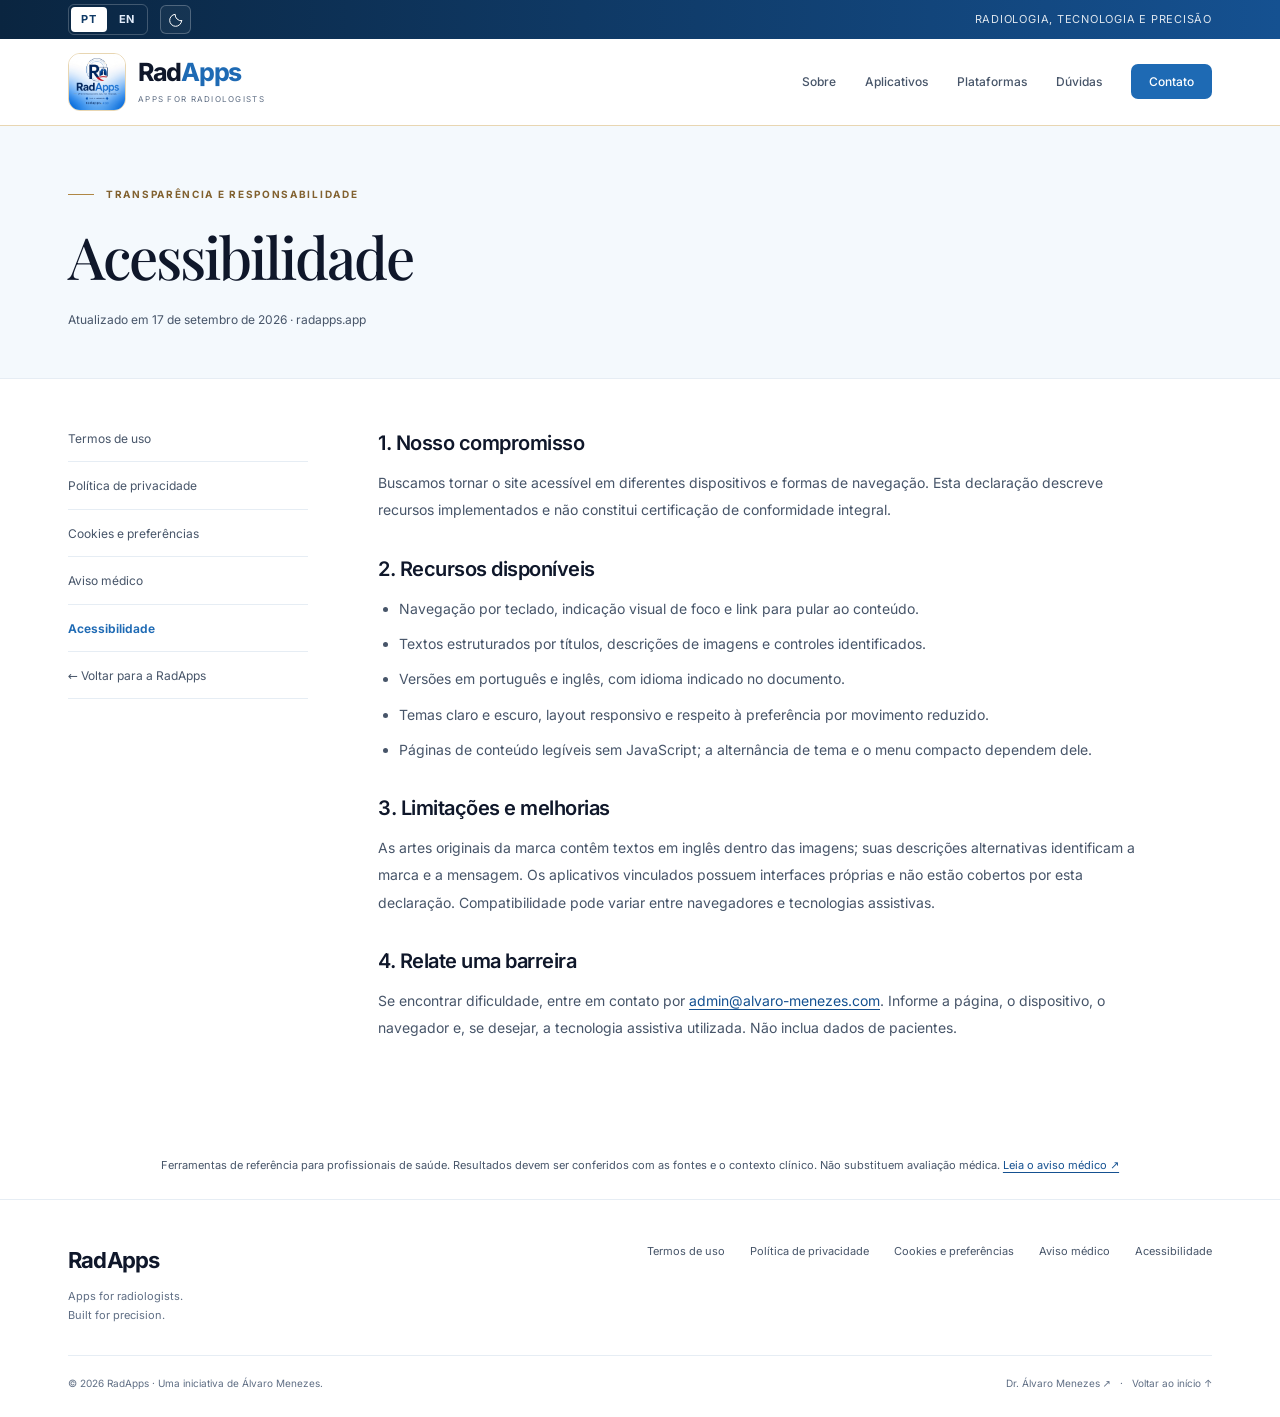
==== acessibilidade/index.html @ 2dcf7790 "Improve bilingual search metadata and structured data" ====
<!doctype html>
<html lang="pt-BR"><head>
<meta charset="utf-8"><meta name="viewport" content="width=device-width,initial-scale=1">
<title>Acessibilidade | RadApps</title><meta name="description" content="Acessibilidade — RadApps. Informações sobre o site, contato e uso responsável.">
<meta name="robots" content="index, follow, max-image-preview:large">
<meta name="author" content="RadApps · Álvaro Menezes"><meta name="theme-color" content="#0a2540">
<meta name="referrer" content="strict-origin-when-cross-origin">
<meta http-equiv="Content-Security-Policy" content="default-src 'self'; script-src 'self' 'sha256-2jALL3g9UMIHLvayGRQB82IrgQjrwTsReqEIUi8AT+U='; style-src 'self'; img-src 'self'; font-src 'self'; connect-src 'none'; object-src 'none'; base-uri 'self'; form-action 'none'">
<link rel="canonical" href="https://radapps.app/acessibilidade/">
<link rel="alternate" hreflang="pt-BR" href="https://radapps.app/acessibilidade/"><link rel="alternate" hreflang="en" href="https://radapps.app/en/accessibility/"><link rel="alternate" hreflang="x-default" href="https://radapps.app/acessibilidade/">
<meta property="og:type" content="website"><meta property="og:site_name" content="RadApps"><meta property="og:title" content="Acessibilidade | RadApps"><meta property="og:description" content="Acessibilidade — RadApps. Informações sobre o site, contato e uso responsável."><meta property="og:url" content="https://radapps.app/acessibilidade/"><meta property="og:locale" content="pt_BR"><meta property="og:image" content="https://radapps.app/assets/brand/radapps-banner.jpg"><meta property="og:image:width" content="1792"><meta property="og:image:height" content="1008"><meta property="og:image:alt" content="RadApps — Apps for radiologists. Built for precision."><meta name="twitter:card" content="summary_large_image">
<meta property="og:locale:alternate" content="en_US"><meta name="twitter:title" content="Acessibilidade | RadApps"><meta name="twitter:description" content="Acessibilidade — RadApps. Informações sobre o site, contato e uso responsável."><meta name="twitter:image" content="https://radapps.app/assets/brand/radapps-banner.jpg"><meta name="twitter:image:alt" content="RadApps — Apps for radiologists. Built for precision.">
<link rel="icon" type="image/jpeg" href="/assets/brand/radapps-logo.jpg"><link rel="apple-touch-icon" href="/assets/brand/radapps-logo.jpg">
<link rel="preload" href="/assets/fonts/inter-latin.woff2" as="font" type="font/woff2" crossorigin><link rel="preload" href="/assets/fonts/playfair-latin.woff2" as="font" type="font/woff2" crossorigin>
<script src="/assets/theme-init.js?v=91854e3f3b0c"></script><link rel="stylesheet" href="/assets/site.css?v=8fc2cf127d00">
<script type="application/ld+json">{"@context": "https://schema.org", "@graph": [{"@type": "Organization", "@id": "https://radapps.app/#organization", "name": "RadApps", "url": "https://radapps.app/", "logo": "https://radapps.app/assets/brand/radapps-logo.jpg", "email": "admin@alvaro-menezes.com", "description": "Iniciativa independente de desenvolvimento de aplicativos para radiologia.", "founder": {"@id": "https://alvaro-menezes.com/#person"}}, {"@type": "Person", "@id": "https://alvaro-menezes.com/#person", "name": "Álvaro Menezes", "url": "https://alvaro-menezes.com/"}, {"@type": "WebSite", "@id": "https://radapps.app/#website", "name": "RadApps", "url": "https://radapps.app/", "inLanguage": ["pt-BR", "en"], "publisher": {"@id": "https://radapps.app/#organization"}}, {"@type": "WebPage", "@id": "https://radapps.app/acessibilidade/#webpage", "url": "https://radapps.app/acessibilidade/", "name": "Acessibilidade | RadApps", "description": "Acessibilidade — RadApps. Informações sobre o site, contato e uso responsável.", "inLanguage": "pt-BR", "isPartOf": {"@id": "https://radapps.app/#website"}}]}</script><script src="/assets/site.js?v=9ebe1cab357e" defer></script>
</head><body>
<a class="skip-link" href="#conteudo">Pular para o conteúdo</a>
<header class="site-header"><div class="topbar"><div class="container topbar-inner"><div class="preferences"><nav class="language-switch" aria-label="Idioma / Language"><a href="/acessibilidade/" lang="pt-BR" hreflang="pt-BR" aria-label="Português" aria-current="true">PT</a><a href="/en/accessibility/" lang="en" hreflang="en" aria-label="English" aria-current="false">EN</a></nav><button class="theme-toggle" type="button" aria-label="Mudar tema"><svg class="moon" viewBox="0 0 24 24" fill="none" stroke="currentColor" stroke-width="1.5" stroke-linecap="round" stroke-linejoin="round" aria-hidden="true"><path d="M20.5 13.2A9 9 0 0 1 10.8 3.5 9 9 0 1 0 20.5 13.2Z"/></svg><svg class="sun" viewBox="0 0 24 24" fill="none" stroke="currentColor" stroke-width="1.5" stroke-linecap="round" stroke-linejoin="round" aria-hidden="true"><circle cx="12" cy="12" r="4"/><path d="M12 2v2m0 16v2M2 12h2m16 0h2M5 5l1.5 1.5m11 11L19 19M5 19l1.5-1.5m11-11L19 5"/></svg></button></div><span class="topbar-note">RADIOLOGIA, TECNOLOGIA E PRECISÃO</span></div></div>
<nav class="navbar" aria-label="Navegação principal"><div class="container nav-inner"><a class="brand" href="/" aria-label="RadApps — início"><img src="/assets/brand/radapps-logo.jpg" width="58" height="58" alt=""><span><span class="brand-name">Rad<span>Apps</span></span><span class="brand-caption">Apps for radiologists</span></span></a><button class="menu-toggle" aria-controls="nav-links" aria-expanded="false" type="button">Menu <span aria-hidden="true">☰</span></button><ul class="nav-links" id="nav-links"><li><a  href="/#sobre">Sobre</a></li><li><a  href="/#aplicativos">Aplicativos</a></li><li><a  href="/#plataformas">Plataformas</a></li><li><a  href="/#duvidas">Dúvidas</a></li><li><a class=nav-contact href="/#contato">Contato</a></li></ul></div></nav></header>
<main id="conteudo"><header class="legal-hero"><div class="container"><p class="eyebrow">Transparência e responsabilidade</p><h1>Acessibilidade</h1><p>Atualizado em 17 de setembro de 2026 · radapps.app</p></div></header><div class="container legal-layout"><nav class="legal-nav" aria-label="Páginas legais"><a href="/termos/" >Termos de uso</a><a href="/privacidade/" >Política de privacidade</a><a href="/cookies/" >Cookies e preferências</a><a href="/aviso-medico/" >Aviso médico</a><a href="/acessibilidade/" aria-current=page>Acessibilidade</a><a href="/">← Voltar para a RadApps</a></nav><article class="prose"><section><h2>1. Nosso compromisso</h2><p>Buscamos tornar o site acessível em diferentes dispositivos e formas de navegação. Esta declaração descreve recursos implementados e não constitui certificação de conformidade integral.</p></section><section><h2>2. Recursos disponíveis</h2><ul><li>Navegação por teclado, indicação visual de foco e link para pular ao conteúdo.</li><li>Textos estruturados por títulos, descrições de imagens e controles identificados.</li><li>Versões em português e inglês, com idioma indicado no documento.</li><li>Temas claro e escuro, layout responsivo e respeito à preferência por movimento reduzido.</li><li>Páginas de conteúdo legíveis sem JavaScript; a alternância de tema e o menu compacto dependem dele.</li></ul></section><section><h2>3. Limitações e melhorias</h2><p>As artes originais da marca contêm textos em inglês dentro das imagens; suas descrições alternativas identificam a marca e a mensagem. Os aplicativos vinculados possuem interfaces próprias e não estão cobertos por esta declaração. Compatibilidade pode variar entre navegadores e tecnologias assistivas.</p></section><section><h2>4. Relate uma barreira</h2><p>Se encontrar dificuldade, entre em contato por <a href="mailto:admin@alvaro-menezes.com">admin@alvaro-menezes.com</a>. Informe a página, o dispositivo, o navegador e, se desejar, a tecnologia assistiva utilizada. Não inclua dados de pacientes.</p></section></article></div></main>
<aside class="legal-ribbon"><div class="container"><p>Ferramentas de referência para profissionais de saúde. Resultados devem ser conferidos com as fontes e o contexto clínico. Não substituem avaliação médica. <a href="/aviso-medico/">Leia o aviso médico ↗</a></p></div></aside>
<footer class="footer"><div class="container"><div class="footer-main"><div><a class="footer-brand" href="/">RadApps</a><p class="footer-tagline">Apps for radiologists.<br>Built for precision.</p></div><nav class="footer-links" aria-label="Informações legais"><a href="/termos/">Termos de uso</a><a href="/privacidade/">Política de privacidade</a><a href="/cookies/">Cookies e preferências</a><a href="/aviso-medico/">Aviso médico</a><a href="/acessibilidade/">Acessibilidade</a></nav></div><div class="footer-bottom"><p>© 2026 RadApps · Uma iniciativa de Álvaro Menezes.</p><p><a href="https://alvaro-menezes.com/" target="_blank" rel="noopener noreferrer">Dr. Álvaro Menezes ↗</a> &nbsp; · &nbsp; <a href="/#inicio">Voltar ao início ↑</a></p></div></div></footer>
</body></html>
---- assets/site.css ----
@font-face{font-family:Inter;src:url('fonts/inter-latin.woff2') format('woff2');font-weight:100 900;font-display:swap}
@font-face{font-family:'Playfair Display';src:url('fonts/playfair-latin.woff2') format('woff2');font-weight:400 900;font-display:swap}
:root{color-scheme:light;--blue-900:#0a2540;--blue-800:#0f3a66;--blue-700:#155191;--blue-300:#7cb9e8;--blue-50:#eef6fc;--ink:#0f172a;--ink-soft:#475569;--ink-muted:#5f6e84;--line:#e6edf4;--white:#fff;--bg-alt:#f4f9fd;--accent:#1e6ab4;--accent-dark:#155191;--gold:#af8745;--gold-soft:#e8d6b2;--gold-ink:#81612f;--red:#e02424;--nav-bg:rgba(255,255,255,.94);--panel-bg:rgba(219,234,254,.4);--panel-border:#0a2540;--tile-hover:rgba(255,255,255,.55);--on-accent:#fff;--shadow:0 6px 20px rgba(15,42,80,.09),0 2px 6px rgba(15,42,80,.05);--serif:'Playfair Display',Georgia,serif;--sans:Inter,system-ui,-apple-system,sans-serif}
:root[data-theme=dark]{color-scheme:dark;--blue-300:#5e94c9;--blue-50:#16283a;--ink:#e9eff7;--ink-soft:#b9c6d6;--ink-muted:#a0afc0;--line:#2c3b4f;--white:#141d28;--bg-alt:#0e1620;--accent:#58a8ef;--accent-dark:#8ac4f8;--gold:#d0ac70;--gold-soft:#53452f;--gold-ink:#e0bd80;--red:#ff6b6b;--nav-bg:rgba(20,29,40,.94);--panel-bg:rgba(34,59,87,.28);--panel-border:#5e94c9;--tile-hover:rgba(255,255,255,.07);--on-accent:#08121c;--shadow:0 6px 20px rgba(0,0,0,.45)}
*{box-sizing:border-box;margin:0;padding:0}html{scroll-behavior:smooth;scroll-padding-top:146px}body{font:16px/1.7 var(--sans);color:var(--ink-soft);background:var(--white);-webkit-font-smoothing:antialiased}a{color:inherit;text-decoration:none}img{display:block;max-width:100%;height:auto}button{font:inherit;cursor:pointer}button,a{-webkit-tap-highlight-color:transparent}a:focus-visible,button:focus-visible,summary:focus-visible{outline:3px solid var(--accent);outline-offset:5px}button{color:inherit}h1,h2,h3{color:var(--ink)}h1,h2{font-family:var(--serif);font-weight:500;line-height:1.15}h1{font-size:clamp(42px,4.8vw,66px);letter-spacing:-.035em}h2{font-size:clamp(32px,3.4vw,44px);letter-spacing:-.025em}h3{font-size:19px;line-height:1.4}em{font-style:normal;color:var(--accent)}.container{max-width:1200px;margin:auto;padding-inline:28px}.skip-link{position:fixed;top:10px;left:10px;z-index:200;background:var(--white);color:var(--ink);padding:12px 18px;transform:translateY(-160%)}.skip-link:focus{transform:none}.site-header{position:sticky;top:0;z-index:30}.topbar{background:linear-gradient(90deg,#0a2540,#155191);color:#fff;font-size:11px;letter-spacing:.07em}.topbar-inner{min-height:39px;display:flex;align-items:center;justify-content:space-between;gap:20px}.topbar-note{opacity:.86}.preferences{display:flex;gap:12px;align-items:center}.language-switch{display:flex;gap:2px;border:1px solid #ffffff38;border-radius:6px;padding:2px}.language-switch a{padding:2px 10px;border-radius:4px;font-size:11px;font-weight:700;color:#e3edfb;min-height:25px;display:flex;align-items:center}.language-switch a[aria-current=true]{background:#fff;color:#0f3a66}.theme-toggle{border:1px solid #ffffff40;border-radius:6px;background:#ffffff0b;color:#fff;width:31px;height:29px;display:grid;place-items:center}.theme-toggle svg{width:16px;height:16px}.sun{display:none}[data-theme=dark] .sun{display:block}[data-theme=dark] .moon{display:none}.navbar{background:var(--nav-bg);backdrop-filter:blur(15px);border-bottom:1px solid var(--gold-soft)}.nav-inner{height:86px;display:flex;align-items:center;justify-content:space-between;gap:30px}.brand{display:flex;align-items:center;gap:12px;flex-shrink:0}.brand img{width:58px;height:58px;border:1px solid var(--gold-soft);border-radius:12px}.brand-name{font-size:25px;font-weight:750;letter-spacing:-1.3px;color:var(--ink);line-height:1.25}.brand-name span{color:var(--accent)}.brand-caption{display:block;font-size:8px;letter-spacing:.16em;text-transform:uppercase;color:var(--ink-muted);margin-top:4px}.nav-links{list-style:none;display:flex;gap:29px;align-items:center;font-size:12px;font-weight:500}.nav-links a:hover{color:var(--accent)}.nav-links .nav-contact{padding:10px 18px;border-radius:7px;background:var(--accent);color:var(--on-accent)}.menu-toggle{display:none;border:1px solid var(--line);border-radius:7px;background:var(--white);padding:9px 12px;font-size:12px}.hero{overflow:hidden;position:relative;background:radial-gradient(ellipse at 85% 40%,#1e6ab40c,transparent 55%),linear-gradient(var(--white),var(--bg-alt))}.hero-inner{display:grid;grid-template-columns:1.2fr 1fr;align-items:center;gap:84px;padding-top:68px;padding-bottom:65px}.eyebrow{font-size:10px;letter-spacing:.17em;font-weight:700;text-transform:uppercase;color:var(--gold-ink);margin-bottom:20px;display:flex;align-items:center;gap:12px}.eyebrow::before{content:'';width:26px;height:1px;background:var(--gold)}.hero-copy>p:not(.eyebrow){max-width:550px;margin-top:26px;font-size:15px;line-height:1.9}.hero-copy h1 span{display:block}.hero-actions{display:flex;flex-wrap:wrap;gap:13px;margin-top:30px}.btn{display:inline-flex;align-items:center;justify-content:center;gap:21px;border-radius:7px;font-size:12px;font-weight:600;padding:13px 19px;border:1px solid var(--accent);background:var(--accent);color:var(--on-accent);transition:transform .2s,box-shadow .2s}.btn:hover{transform:translateY(-2px);box-shadow:var(--shadow)}.btn-secondary{background:transparent;border-color:var(--line);color:var(--ink)}.hero-art{position:relative;padding:13px;border:1px solid var(--gold-soft);border-radius:23px}.hero-art img{width:100%;border-radius:13px}.hero-art figcaption{text-align:center;font-size:9px;letter-spacing:.13em;text-transform:uppercase;padding:17px 2px 4px;color:var(--ink-muted)}.platform-strip{border-top:1px solid var(--line);border-bottom:1px solid var(--line);background:var(--white)}.platform-strip .container{display:flex;align-items:center;justify-content:space-between;gap:25px;padding-block:20px}.platform-label{font-size:10px;letter-spacing:.13em;color:var(--ink-muted);text-transform:uppercase}.platform-names{display:flex;gap:36px;font-size:13px;font-weight:600;color:var(--ink)}.platform-names span{display:flex;align-items:center;gap:10px}.platform-names svg{width:19px;height:19px;color:var(--accent)}.section{padding-block:86px}.section-alt{background:var(--bg-alt)}.section-header{text-align:center;margin-bottom:38px}.section-header .eyebrow{justify-content:center}.section-header .eyebrow::before{display:none}.section-header::after{content:'';display:block;width:42px;height:2px;background:var(--gold);margin:23px auto 0}.section-sub{max-width:650px;margin:18px auto 0;font-size:14px;line-height:1.8}.apps-panel{background:var(--panel-bg);border:2px solid var(--panel-border);border-radius:20px;padding:36px}.apps-grid{display:grid;grid-template-columns:repeat(5,minmax(120px,150px));justify-content:center;gap:30px 22px}.app-tile{display:flex;flex-direction:column;align-items:center;text-align:center;color:inherit;padding:10px 6px;border-radius:12px;transition:transform .25s,background .25s}.app-tile:hover,.app-tile:focus-visible{transform:translateY(-3px);background:var(--tile-hover)}.app-icon{width:88px;height:88px;border-radius:21px;overflow:hidden;box-shadow:var(--shadow);background:var(--white);margin-bottom:10px;flex-shrink:0}.app-icon img{width:100%;height:100%;display:block}.app-name{font-size:13px;font-weight:700;color:var(--ink);margin-bottom:2px}.app-desc{font-size:11px;color:var(--ink-soft);line-height:1.4}.app-note{font-size:11px;color:var(--ink-muted);margin-top:18px;text-align:center}.app-note a{color:var(--accent-dark);text-decoration:underline;text-underline-offset:3px}.split-heading{display:grid;grid-template-columns:1fr 1fr;gap:75px;align-items:end;margin-bottom:40px}.split-heading>p{font-size:14px;line-height:1.9}.about-grid{display:grid;grid-template-columns:1.1fr 1fr;gap:48px;align-items:center}.banner-image{border:1px solid var(--gold-soft);border-radius:15px;overflow:hidden}.about-copy p{font-size:14px;margin-block:18px;line-height:1.9}.text-link{color:var(--accent-dark);font-size:12px;font-weight:600;display:inline-flex;gap:12px;align-items:center}.text-link:hover{text-decoration:underline;text-underline-offset:4px}.pillars{display:grid;grid-template-columns:repeat(3,1fr);gap:32px;margin-top:50px}.pillar{border-top:1px solid var(--gold-soft);padding-top:24px}.pillar-symbol{color:var(--gold-ink);font-family:var(--serif);font-size:25px;margin-bottom:12px}.pillar h3{font-size:15px;margin-bottom:10px}.pillar p{font-size:12px;line-height:1.9}.platform-grid{display:grid;grid-template-columns:repeat(3,1fr);gap:24px}.platform-card{padding:29px;border:1px solid var(--line);border-radius:14px;background:var(--white)}.platform-card>svg{width:28px;height:28px;color:var(--accent);margin-bottom:26px}.platform-card h3{font-size:20px;margin-bottom:14px}.platform-card p{font-size:13px;line-height:1.8}.status{display:inline-block;margin-top:24px;font-size:10px;color:var(--gold-ink);border-top:1px solid var(--line);padding-top:15px;width:100%}.faq-grid{display:grid;grid-template-columns:.8fr 1.2fr;gap:80px}.faq-heading>p:not(.eyebrow){font-size:14px;margin-top:25px}.faq-item{border-bottom:1px solid var(--line)}.faq-item:first-child{border-top:1px solid var(--line)}.faq-item summary{cursor:pointer;list-style:none;padding:21px 0;display:flex;align-items:center;justify-content:space-between;gap:18px;font-size:14px;font-weight:500;color:var(--ink)}.faq-item summary::-webkit-details-marker{display:none}.faq-item summary::after{content:'+';color:var(--gold-ink);font-size:22px;font-weight:400}.faq-item[open] summary::after{content:'−'}.faq-item p{font-size:13px;padding:0 25px 23px 0;line-height:1.9}.faq-item a{color:var(--accent-dark);text-decoration:underline}.contact-section{border-top:1px solid var(--line);border-bottom:1px solid var(--line);background:var(--bg-alt)}.contact-grid{display:grid;grid-template-columns:1fr 1fr;gap:90px;align-items:center}.contact-grid p:not(.eyebrow){font-size:14px;margin-top:22px}.contact-links{display:grid;gap:12px}.contact-link{padding:22px 24px;border:1px solid var(--line);border-radius:10px;background:var(--white);display:flex;align-items:center;justify-content:space-between;gap:20px}.contact-link:hover{border-color:var(--gold)}.contact-link small{display:block;font-size:9px;letter-spacing:.12em;color:var(--gold-ink);text-transform:uppercase;margin-bottom:5px}.contact-link strong{font-size:13px;color:var(--ink);font-weight:500;overflow-wrap:anywhere}.contact-link>span:last-child{color:var(--accent)}.contact-fineprint{font-size:11px!important;color:var(--ink-muted);margin-top:10px!important}.legal-ribbon{padding-block:24px;border-bottom:1px solid var(--line)}.legal-ribbon p{font-size:11px;line-height:1.8;max-width:1000px;margin:auto;text-align:center}.legal-ribbon a{color:var(--accent-dark);text-decoration:underline;text-underline-offset:3px}.footer{padding-block:42px 25px}.footer-main{display:flex;justify-content:space-between;gap:35px;align-items:start}.footer-brand{font-size:22px;font-weight:700;color:var(--ink);letter-spacing:-.8px}.footer-tagline{font-size:11px;margin-top:7px;max-width:245px;color:var(--ink-muted)}.footer-links{display:flex;gap:25px;flex-wrap:wrap;justify-content:flex-end;font-size:11px}.footer-links a:hover{color:var(--accent)}.footer-bottom{border-top:1px solid var(--line);margin-top:31px;padding-top:19px;display:flex;justify-content:space-between;gap:20px;font-size:10px;color:var(--ink-muted)}.footer-bottom a:hover{color:var(--accent)}.legal-hero{background:var(--bg-alt);border-bottom:1px solid var(--line);padding-block:60px 48px}.legal-hero h1{font-size:clamp(38px,4.8vw,58px)}.legal-hero p:last-child{margin-top:20px;font-size:12px}.legal-layout{display:grid;grid-template-columns:240px minmax(0,1fr);gap:70px;padding-block:50px 90px}.legal-nav{font-size:12px;align-self:start;position:sticky;top:160px;display:grid;gap:14px}.legal-nav a{padding-bottom:12px;border-bottom:1px solid var(--line)}.legal-nav a[aria-current=page]{color:var(--accent);font-weight:650}.prose{max-width:780px;font-size:14px;line-height:1.95}.prose section+section{margin-top:31px}.prose h2{font:600 20px/1.4 var(--sans);margin-bottom:12px}.prose p+p{margin-top:13px}.prose ul{padding-left:21px;margin-block:12px}.prose li+li{margin-top:8px}.prose a{color:var(--accent-dark);text-decoration:underline;text-underline-offset:3px;overflow-wrap:anywhere}.prose .notice{border-left:3px solid var(--gold);padding:18px 22px;background:var(--bg-alt);margin-bottom:30px}.preferences-reset{padding:12px 16px;border:1px solid var(--line);background:var(--white);border-radius:7px;font-size:12px}.reset-status{font-size:12px;color:var(--accent-dark);min-height:24px}.not-found{min-height:55vh;display:grid;place-content:center;text-align:center;padding-block:70px;gap:25px}.not-found .btn{justify-self:center}
@media(min-width:1600px){.hero-inner{padding-top:88px;padding-bottom:88px}}
@media(max-width:1000px){.nav-links{gap:19px}.hero-inner{gap:42px}.hero-copy h1{font-size:49px}.apps-grid{gap:20px 13px}.faq-grid{gap:40px}.contact-grid{gap:45px}.about-grid{gap:32px}.legal-layout{gap:40px;grid-template-columns:200px 1fr}}
@media(max-width:800px){html{scroll-padding-top:130px}.nav-inner{height:76px}.menu-toggle{display:block}.nav-links{display:none;position:absolute;top:115px;left:0;right:0;padding:20px 28px;background:var(--white);border-bottom:1px solid var(--gold-soft);box-shadow:var(--shadow)}.nav-links.open{display:flex;flex-direction:column;align-items:stretch;gap:0}.nav-links a{display:block;padding:13px 8px}.nav-links .nav-contact{margin-top:10px;text-align:center}.hero-inner{grid-template-columns:1.15fr 1fr;gap:26px;padding-block:47px}.hero-copy h1{font-size:39px}.hero-copy>p:not(.eyebrow){font-size:13px;margin-top:20px}.hero-actions{gap:10px}.btn{font-size:11px;padding:11px 14px;gap:12px}.hero-art{padding:8px;border-radius:17px}.hero-art figcaption{font-size:7px}.apps-grid{grid-template-columns:repeat(3,minmax(100px,150px));gap:28px 22px}.section{padding-block:65px}.split-heading{gap:30px}.about-grid{grid-template-columns:1fr}.banner-image{max-width:620px;margin:auto}.pillars{gap:24px;margin-top:36px}.platform-card{padding:23px}.platform-card p{font-size:12px}.faq-grid{grid-template-columns:1fr;gap:30px}.contact-grid{gap:28px}.footer-main{flex-direction:column;gap:25px}.footer-links{justify-content:start}.legal-layout{grid-template-columns:1fr;gap:35px}.legal-nav{position:static;display:flex;flex-wrap:wrap;gap:15px}.legal-nav a{padding:0;border:0}}
@media(max-width:560px){.container{padding-inline:22px}.topbar-note{font-size:8px;letter-spacing:.04em}.topbar-inner{gap:10px}.preferences{gap:8px}.brand img{width:49px;height:49px}.brand-name{font-size:23px}.brand-caption{font-size:7px}.hero-inner{grid-template-columns:1fr;padding-top:40px;padding-bottom:40px;gap:36px}.hero-copy h1{font-size:clamp(39px,10vw,50px)}.hero-copy>p:not(.eyebrow){font-size:14px;max-width:430px}.hero-art{max-width:345px;width:100%;margin:auto;padding:10px}.hero-art figcaption{font-size:8px}.eyebrow{font-size:9px;margin-bottom:17px}.hero-actions .btn{padding:13px 16px;font-size:12px}.platform-strip .container{flex-direction:column;gap:12px;padding-block:18px}.platform-names{gap:27px;font-size:12px}.platform-label{font-size:9px}.section{padding-block:55px}.section-header{margin-bottom:30px}.section-sub{font-size:13px}.apps-panel{padding:24px 13px}.apps-grid{grid-template-columns:repeat(2,minmax(98px,135px));gap:24px 16px}.app-tile:last-child{grid-column:1/-1;max-width:135px;justify-self:center}.app-icon{width:76px;height:76px;border-radius:18px}.app-note{font-size:10px}.split-heading{grid-template-columns:1fr;gap:20px}.split-heading>p{font-size:13px}.pillars{grid-template-columns:1fr;gap:23px}.pillar{padding-top:19px}.pillar-symbol{font-size:22px;margin-bottom:8px}.platform-grid{grid-template-columns:1fr;gap:14px}.platform-card{padding:25px}.platform-card>svg{margin-bottom:15px}.platform-card p{font-size:13px}.status{margin-top:18px}.contact-grid{grid-template-columns:1fr;gap:30px}.contact-link{padding:19px}.contact-link strong{font-size:12px}.footer-links{gap:14px 21px}.footer-bottom{flex-direction:column;gap:10px}.legal-hero{padding-block:42px 35px}.legal-layout{padding-block:35px 55px}.prose{font-size:13px}.prose h2{font-size:18px}.legal-nav{font-size:11px;gap:12px 17px}}
@media(prefers-reduced-motion:reduce){html{scroll-behavior:auto}*,*::before,*::after{transition:none!important;animation:none!important}}
@media print{.site-header,.footer,.legal-nav,.hero-actions,.preferences-reset{display:none}body{background:#fff;color:#111}.legal-layout{display:block}.section{padding-block:25px}.prose{max-width:none}.prose a{color:#111}a[href^=http]::after{content:' (' attr(href) ')';font-size:10px}.hero-inner{padding-block:20px}h1,h2,h3{break-after:avoid}.app-tile,.pillar{break-inside:avoid}}
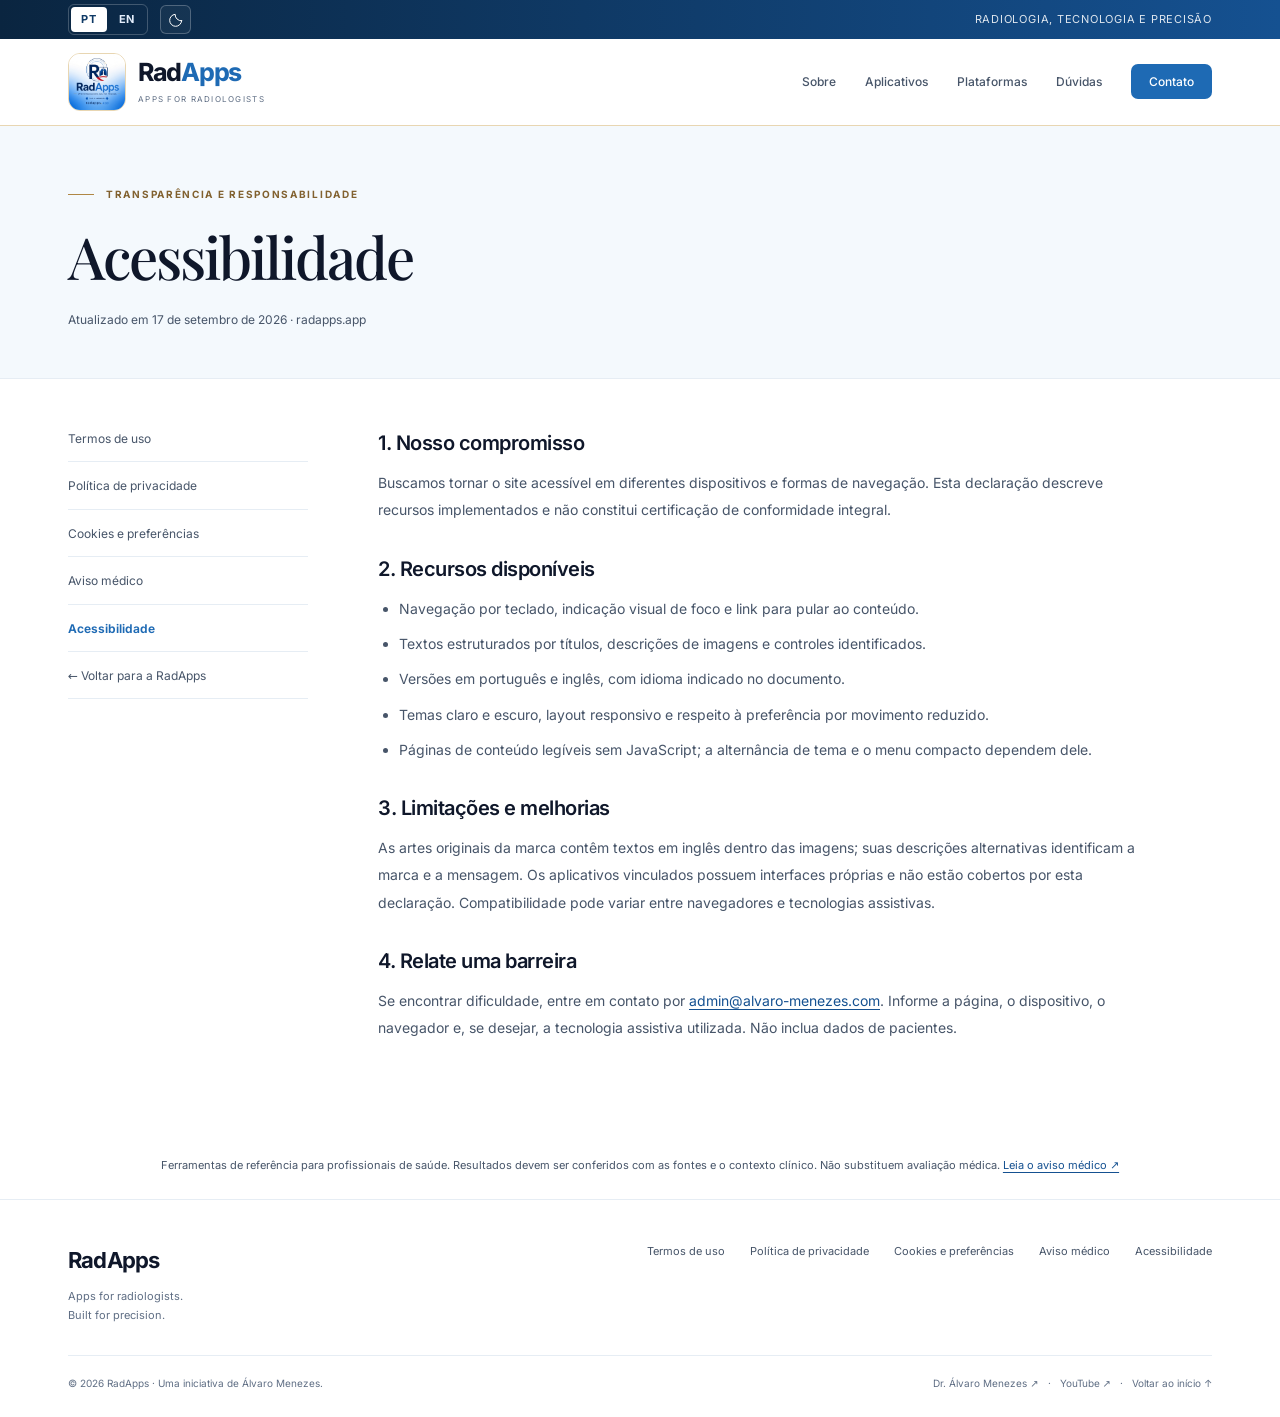
==== commit 5e3fc733: "Adiciona canal do YouTube ao rodapé bilíngue" ====
--- a/acessibilidade/index.html
+++ b/acessibilidade/index.html
@@ -1,24 +1,24 @@
 <!doctype html>
 <html lang="pt-BR"><head>
 <meta charset="utf-8"><meta name="viewport" content="width=device-width,initial-scale=1">
-<title>Acessibilidade | RadApps</title><meta name="description" content="Acessibilidade — RadApps. Informações sobre o site, contato e uso responsável.">
+<title>Acessibilidade | RadApps</title><meta name="description" content="Acessibilidade na RadApps: navegação por teclado, leitura, contraste, preferências visuais e canal para comunicar dificuldades.">
 <meta name="robots" content="index, follow, max-image-preview:large">
 <meta name="author" content="RadApps · Álvaro Menezes"><meta name="theme-color" content="#0a2540">
 <meta name="referrer" content="strict-origin-when-cross-origin">
-<meta http-equiv="Content-Security-Policy" content="default-src 'self'; script-src 'self' 'sha256-2jALL3g9UMIHLvayGRQB82IrgQjrwTsReqEIUi8AT+U='; style-src 'self'; img-src 'self'; font-src 'self'; connect-src 'none'; object-src 'none'; base-uri 'self'; form-action 'none'">
+<meta http-equiv="Content-Security-Policy" content="default-src 'self'; script-src 'self' 'sha256-xPJm7kh9c4g3sc2kObvU4DLqwt9J09yPn/OLClrNEbg=' https://static.cloudflareinsights.com; style-src 'self'; img-src 'self'; font-src 'self'; connect-src 'self'; object-src 'none'; base-uri 'self'; form-action 'none'">
 <link rel="canonical" href="https://radapps.app/acessibilidade/">
 <link rel="alternate" hreflang="pt-BR" href="https://radapps.app/acessibilidade/"><link rel="alternate" hreflang="en" href="https://radapps.app/en/accessibility/"><link rel="alternate" hreflang="x-default" href="https://radapps.app/acessibilidade/">
-<meta property="og:type" content="website"><meta property="og:site_name" content="RadApps"><meta property="og:title" content="Acessibilidade | RadApps"><meta property="og:description" content="Acessibilidade — RadApps. Informações sobre o site, contato e uso responsável."><meta property="og:url" content="https://radapps.app/acessibilidade/"><meta property="og:locale" content="pt_BR"><meta property="og:image" content="https://radapps.app/assets/brand/radapps-banner.jpg"><meta property="og:image:width" content="1792"><meta property="og:image:height" content="1008"><meta property="og:image:alt" content="RadApps — Apps for radiologists. Built for precision."><meta name="twitter:card" content="summary_large_image">
-<meta property="og:locale:alternate" content="en_US"><meta name="twitter:title" content="Acessibilidade | RadApps"><meta name="twitter:description" content="Acessibilidade — RadApps. Informações sobre o site, contato e uso responsável."><meta name="twitter:image" content="https://radapps.app/assets/brand/radapps-banner.jpg"><meta name="twitter:image:alt" content="RadApps — Apps for radiologists. Built for precision.">
+<meta property="og:type" content="website"><meta property="og:site_name" content="RadApps"><meta property="og:title" content="Acessibilidade | RadApps"><meta property="og:description" content="Acessibilidade na RadApps: navegação por teclado, leitura, contraste, preferências visuais e canal para comunicar dificuldades."><meta property="og:url" content="https://radapps.app/acessibilidade/"><meta property="og:locale" content="pt_BR"><meta property="og:image" content="https://radapps.app/assets/brand/radapps-banner.jpg"><meta property="og:image:width" content="1792"><meta property="og:image:height" content="1008"><meta property="og:image:alt" content="RadApps — Apps for radiologists. Built for precision."><meta name="twitter:card" content="summary_large_image">
+<meta property="og:locale:alternate" content="en_US"><meta name="twitter:title" content="Acessibilidade | RadApps"><meta name="twitter:description" content="Acessibilidade na RadApps: navegação por teclado, leitura, contraste, preferências visuais e canal para comunicar dificuldades."><meta name="twitter:image" content="https://radapps.app/assets/brand/radapps-banner.jpg"><meta name="twitter:image:alt" content="RadApps — Apps for radiologists. Built for precision.">
 <link rel="icon" type="image/jpeg" href="/assets/brand/radapps-logo.jpg"><link rel="apple-touch-icon" href="/assets/brand/radapps-logo.jpg">
 <link rel="preload" href="/assets/fonts/inter-latin.woff2" as="font" type="font/woff2" crossorigin><link rel="preload" href="/assets/fonts/playfair-latin.woff2" as="font" type="font/woff2" crossorigin>
-<script src="/assets/theme-init.js?v=91854e3f3b0c"></script><link rel="stylesheet" href="/assets/site.css?v=8fc2cf127d00">
-<script type="application/ld+json">{"@context": "https://schema.org", "@graph": [{"@type": "Organization", "@id": "https://radapps.app/#organization", "name": "RadApps", "url": "https://radapps.app/", "logo": "https://radapps.app/assets/brand/radapps-logo.jpg", "email": "admin@alvaro-menezes.com", "description": "Iniciativa independente de desenvolvimento de aplicativos para radiologia.", "founder": {"@id": "https://alvaro-menezes.com/#person"}}, {"@type": "Person", "@id": "https://alvaro-menezes.com/#person", "name": "Álvaro Menezes", "url": "https://alvaro-menezes.com/"}, {"@type": "WebSite", "@id": "https://radapps.app/#website", "name": "RadApps", "url": "https://radapps.app/", "inLanguage": ["pt-BR", "en"], "publisher": {"@id": "https://radapps.app/#organization"}}, {"@type": "WebPage", "@id": "https://radapps.app/acessibilidade/#webpage", "url": "https://radapps.app/acessibilidade/", "name": "Acessibilidade | RadApps", "description": "Acessibilidade — RadApps. Informações sobre o site, contato e uso responsável.", "inLanguage": "pt-BR", "isPartOf": {"@id": "https://radapps.app/#website"}}]}</script><script src="/assets/site.js?v=9ebe1cab357e" defer></script>
+<script src="/assets/theme-init.js?v=91854e3f3b0c"></script><link rel="stylesheet" href="/assets/site.css?v=2c88387afd8a">
+<script type="application/ld+json">{"@context": "https://schema.org", "@graph": [{"@type": "Organization", "@id": "https://radapps.app/#organization", "name": "RadApps", "url": "https://radapps.app/", "logo": "https://radapps.app/assets/brand/radapps-logo.jpg", "email": "admin@alvaro-menezes.com", "description": "Iniciativa independente de desenvolvimento de aplicativos para radiologia.", "founder": {"@id": "https://alvaro-menezes.com/#person"}}, {"@type": "Person", "@id": "https://alvaro-menezes.com/#person", "name": "Álvaro Menezes", "url": "https://alvaro-menezes.com/"}, {"@type": "WebSite", "@id": "https://radapps.app/#website", "name": "RadApps", "url": "https://radapps.app/", "inLanguage": ["pt-BR", "en"], "publisher": {"@id": "https://radapps.app/#organization"}}, {"@type": "WebPage", "@id": "https://radapps.app/acessibilidade/#webpage", "url": "https://radapps.app/acessibilidade/", "name": "Acessibilidade | RadApps", "description": "Acessibilidade na RadApps: navegação por teclado, leitura, contraste, preferências visuais e canal para comunicar dificuldades.", "inLanguage": "pt-BR", "isPartOf": {"@id": "https://radapps.app/#website"}, "breadcrumb": {"@id": "https://radapps.app/acessibilidade/#breadcrumb"}}, {"@type": "BreadcrumbList", "@id": "https://radapps.app/acessibilidade/#breadcrumb", "itemListElement": [{"@type": "ListItem", "position": 1, "name": "RadApps", "item": "https://radapps.app/"}, {"@type": "ListItem", "position": 2, "name": "Acessibilidade", "item": "https://radapps.app/acessibilidade/"}]}]}</script><script src="/assets/site.js?v=9ebe1cab357e" defer></script>
 </head><body>
 <a class="skip-link" href="#conteudo">Pular para o conteúdo</a>
 <header class="site-header"><div class="topbar"><div class="container topbar-inner"><div class="preferences"><nav class="language-switch" aria-label="Idioma / Language"><a href="/acessibilidade/" lang="pt-BR" hreflang="pt-BR" aria-label="Português" aria-current="true">PT</a><a href="/en/accessibility/" lang="en" hreflang="en" aria-label="English" aria-current="false">EN</a></nav><button class="theme-toggle" type="button" aria-label="Mudar tema"><svg class="moon" viewBox="0 0 24 24" fill="none" stroke="currentColor" stroke-width="1.5" stroke-linecap="round" stroke-linejoin="round" aria-hidden="true"><path d="M20.5 13.2A9 9 0 0 1 10.8 3.5 9 9 0 1 0 20.5 13.2Z"/></svg><svg class="sun" viewBox="0 0 24 24" fill="none" stroke="currentColor" stroke-width="1.5" stroke-linecap="round" stroke-linejoin="round" aria-hidden="true"><circle cx="12" cy="12" r="4"/><path d="M12 2v2m0 16v2M2 12h2m16 0h2M5 5l1.5 1.5m11 11L19 19M5 19l1.5-1.5m11-11L19 5"/></svg></button></div><span class="topbar-note">RADIOLOGIA, TECNOLOGIA E PRECISÃO</span></div></div>
 <nav class="navbar" aria-label="Navegação principal"><div class="container nav-inner"><a class="brand" href="/" aria-label="RadApps — início"><img src="/assets/brand/radapps-logo.jpg" width="58" height="58" alt=""><span><span class="brand-name">Rad<span>Apps</span></span><span class="brand-caption">Apps for radiologists</span></span></a><button class="menu-toggle" aria-controls="nav-links" aria-expanded="false" type="button">Menu <span aria-hidden="true">☰</span></button><ul class="nav-links" id="nav-links"><li><a  href="/#sobre">Sobre</a></li><li><a  href="/#aplicativos">Aplicativos</a></li><li><a  href="/#plataformas">Plataformas</a></li><li><a  href="/#duvidas">Dúvidas</a></li><li><a class=nav-contact href="/#contato">Contato</a></li></ul></div></nav></header>
 <main id="conteudo"><header class="legal-hero"><div class="container"><p class="eyebrow">Transparência e responsabilidade</p><h1>Acessibilidade</h1><p>Atualizado em 17 de setembro de 2026 · radapps.app</p></div></header><div class="container legal-layout"><nav class="legal-nav" aria-label="Páginas legais"><a href="/termos/" >Termos de uso</a><a href="/privacidade/" >Política de privacidade</a><a href="/cookies/" >Cookies e preferências</a><a href="/aviso-medico/" >Aviso médico</a><a href="/acessibilidade/" aria-current=page>Acessibilidade</a><a href="/">← Voltar para a RadApps</a></nav><article class="prose"><section><h2>1. Nosso compromisso</h2><p>Buscamos tornar o site acessível em diferentes dispositivos e formas de navegação. Esta declaração descreve recursos implementados e não constitui certificação de conformidade integral.</p></section><section><h2>2. Recursos disponíveis</h2><ul><li>Navegação por teclado, indicação visual de foco e link para pular ao conteúdo.</li><li>Textos estruturados por títulos, descrições de imagens e controles identificados.</li><li>Versões em português e inglês, com idioma indicado no documento.</li><li>Temas claro e escuro, layout responsivo e respeito à preferência por movimento reduzido.</li><li>Páginas de conteúdo legíveis sem JavaScript; a alternância de tema e o menu compacto dependem dele.</li></ul></section><section><h2>3. Limitações e melhorias</h2><p>As artes originais da marca contêm textos em inglês dentro das imagens; suas descrições alternativas identificam a marca e a mensagem. Os aplicativos vinculados possuem interfaces próprias e não estão cobertos por esta declaração. Compatibilidade pode variar entre navegadores e tecnologias assistivas.</p></section><section><h2>4. Relate uma barreira</h2><p>Se encontrar dificuldade, entre em contato por <a href="mailto:admin@alvaro-menezes.com">admin@alvaro-menezes.com</a>. Informe a página, o dispositivo, o navegador e, se desejar, a tecnologia assistiva utilizada. Não inclua dados de pacientes.</p></section></article></div></main>
 <aside class="legal-ribbon"><div class="container"><p>Ferramentas de referência para profissionais de saúde. Resultados devem ser conferidos com as fontes e o contexto clínico. Não substituem avaliação médica. <a href="/aviso-medico/">Leia o aviso médico ↗</a></p></div></aside>
-<footer class="footer"><div class="container"><div class="footer-main"><div><a class="footer-brand" href="/">RadApps</a><p class="footer-tagline">Apps for radiologists.<br>Built for precision.</p></div><nav class="footer-links" aria-label="Informações legais"><a href="/termos/">Termos de uso</a><a href="/privacidade/">Política de privacidade</a><a href="/cookies/">Cookies e preferências</a><a href="/aviso-medico/">Aviso médico</a><a href="/acessibilidade/">Acessibilidade</a></nav></div><div class="footer-bottom"><p>© 2026 RadApps · Uma iniciativa de Álvaro Menezes.</p><p><a href="https://alvaro-menezes.com/" target="_blank" rel="noopener noreferrer">Dr. Álvaro Menezes ↗</a> &nbsp; · &nbsp; <a href="/#inicio">Voltar ao início ↑</a></p></div></div></footer>
+<footer class="footer"><div class="container"><div class="footer-main"><div><a class="footer-brand" href="/">RadApps</a><p class="footer-tagline">Apps for radiologists.<br>Built for precision.</p></div><nav class="footer-links" aria-label="Informações legais"><a href="/termos/">Termos de uso</a><a href="/privacidade/">Política de privacidade</a><a href="/cookies/">Cookies e preferências</a><a href="/aviso-medico/">Aviso médico</a><a href="/acessibilidade/">Acessibilidade</a></nav></div><div class="footer-bottom"><p>© 2026 RadApps · Uma iniciativa de Álvaro Menezes.</p><p><a href="https://alvaro-menezes.com/" target="_blank" rel="noopener noreferrer">Dr. Álvaro Menezes ↗</a> &nbsp; · &nbsp; <a href="https://www.youtube.com/@alvaromenezes-rad" target="_blank" rel="noopener noreferrer" aria-label="Canal de Álvaro Menezes no YouTube">YouTube ↗</a> &nbsp; · &nbsp; <a href="/#inicio">Voltar ao início ↑</a></p></div></div></footer>
 </body></html>
--- a/assets/site.css
+++ b/assets/site.css
@@ -2,10 +2,13 @@
 @font-face{font-family:'Playfair Display';src:url('fonts/playfair-latin.woff2') format('woff2');font-weight:400 900;font-display:swap}
 :root{color-scheme:light;--blue-900:#0a2540;--blue-800:#0f3a66;--blue-700:#155191;--blue-300:#7cb9e8;--blue-50:#eef6fc;--ink:#0f172a;--ink-soft:#475569;--ink-muted:#5f6e84;--line:#e6edf4;--white:#fff;--bg-alt:#f4f9fd;--accent:#1e6ab4;--accent-dark:#155191;--gold:#af8745;--gold-soft:#e8d6b2;--gold-ink:#81612f;--red:#e02424;--nav-bg:rgba(255,255,255,.94);--panel-bg:rgba(219,234,254,.4);--panel-border:#0a2540;--tile-hover:rgba(255,255,255,.55);--on-accent:#fff;--shadow:0 6px 20px rgba(15,42,80,.09),0 2px 6px rgba(15,42,80,.05);--serif:'Playfair Display',Georgia,serif;--sans:Inter,system-ui,-apple-system,sans-serif}
 :root[data-theme=dark]{color-scheme:dark;--blue-300:#5e94c9;--blue-50:#16283a;--ink:#e9eff7;--ink-soft:#b9c6d6;--ink-muted:#a0afc0;--line:#2c3b4f;--white:#141d28;--bg-alt:#0e1620;--accent:#58a8ef;--accent-dark:#8ac4f8;--gold:#d0ac70;--gold-soft:#53452f;--gold-ink:#e0bd80;--red:#ff6b6b;--nav-bg:rgba(20,29,40,.94);--panel-bg:rgba(34,59,87,.28);--panel-border:#5e94c9;--tile-hover:rgba(255,255,255,.07);--on-accent:#08121c;--shadow:0 6px 20px rgba(0,0,0,.45)}
-*{box-sizing:border-box;margin:0;padding:0}html{scroll-behavior:smooth;scroll-padding-top:146px}body{font:16px/1.7 var(--sans);color:var(--ink-soft);background:var(--white);-webkit-font-smoothing:antialiased}a{color:inherit;text-decoration:none}img{display:block;max-width:100%;height:auto}button{font:inherit;cursor:pointer}button,a{-webkit-tap-highlight-color:transparent}a:focus-visible,button:focus-visible,summary:focus-visible{outline:3px solid var(--accent);outline-offset:5px}button{color:inherit}h1,h2,h3{color:var(--ink)}h1,h2{font-family:var(--serif);font-weight:500;line-height:1.15}h1{font-size:clamp(42px,4.8vw,66px);letter-spacing:-.035em}h2{font-size:clamp(32px,3.4vw,44px);letter-spacing:-.025em}h3{font-size:19px;line-height:1.4}em{font-style:normal;color:var(--accent)}.container{max-width:1200px;margin:auto;padding-inline:28px}.skip-link{position:fixed;top:10px;left:10px;z-index:200;background:var(--white);color:var(--ink);padding:12px 18px;transform:translateY(-160%)}.skip-link:focus{transform:none}.site-header{position:sticky;top:0;z-index:30}.topbar{background:linear-gradient(90deg,#0a2540,#155191);color:#fff;font-size:11px;letter-spacing:.07em}.topbar-inner{min-height:39px;display:flex;align-items:center;justify-content:space-between;gap:20px}.topbar-note{opacity:.86}.preferences{display:flex;gap:12px;align-items:center}.language-switch{display:flex;gap:2px;border:1px solid #ffffff38;border-radius:6px;padding:2px}.language-switch a{padding:2px 10px;border-radius:4px;font-size:11px;font-weight:700;color:#e3edfb;min-height:25px;display:flex;align-items:center}.language-switch a[aria-current=true]{background:#fff;color:#0f3a66}.theme-toggle{border:1px solid #ffffff40;border-radius:6px;background:#ffffff0b;color:#fff;width:31px;height:29px;display:grid;place-items:center}.theme-toggle svg{width:16px;height:16px}.sun{display:none}[data-theme=dark] .sun{display:block}[data-theme=dark] .moon{display:none}.navbar{background:var(--nav-bg);backdrop-filter:blur(15px);border-bottom:1px solid var(--gold-soft)}.nav-inner{height:86px;display:flex;align-items:center;justify-content:space-between;gap:30px}.brand{display:flex;align-items:center;gap:12px;flex-shrink:0}.brand img{width:58px;height:58px;border:1px solid var(--gold-soft);border-radius:12px}.brand-name{font-size:25px;font-weight:750;letter-spacing:-1.3px;color:var(--ink);line-height:1.25}.brand-name span{color:var(--accent)}.brand-caption{display:block;font-size:8px;letter-spacing:.16em;text-transform:uppercase;color:var(--ink-muted);margin-top:4px}.nav-links{list-style:none;display:flex;gap:29px;align-items:center;font-size:12px;font-weight:500}.nav-links a:hover{color:var(--accent)}.nav-links .nav-contact{padding:10px 18px;border-radius:7px;background:var(--accent);color:var(--on-accent)}.menu-toggle{display:none;border:1px solid var(--line);border-radius:7px;background:var(--white);padding:9px 12px;font-size:12px}.hero{overflow:hidden;position:relative;background:radial-gradient(ellipse at 85% 40%,#1e6ab40c,transparent 55%),linear-gradient(var(--white),var(--bg-alt))}.hero-inner{display:grid;grid-template-columns:1.2fr 1fr;align-items:center;gap:84px;padding-top:68px;padding-bottom:65px}.eyebrow{font-size:10px;letter-spacing:.17em;font-weight:700;text-transform:uppercase;color:var(--gold-ink);margin-bottom:20px;display:flex;align-items:center;gap:12px}.eyebrow::before{content:'';width:26px;height:1px;background:var(--gold)}.hero-copy>p:not(.eyebrow){max-width:550px;margin-top:26px;font-size:15px;line-height:1.9}.hero-copy h1 span{display:block}.hero-actions{display:flex;flex-wrap:wrap;gap:13px;margin-top:30px}.btn{display:inline-flex;align-items:center;justify-content:center;gap:21px;border-radius:7px;font-size:12px;font-weight:600;padding:13px 19px;border:1px solid var(--accent);background:var(--accent);color:var(--on-accent);transition:transform .2s,box-shadow .2s}.btn:hover{transform:translateY(-2px);box-shadow:var(--shadow)}.btn-secondary{background:transparent;border-color:var(--line);color:var(--ink)}.hero-art{position:relative;padding:13px;border:1px solid var(--gold-soft);border-radius:23px}.hero-art img{width:100%;border-radius:13px}.hero-art figcaption{text-align:center;font-size:9px;letter-spacing:.13em;text-transform:uppercase;padding:17px 2px 4px;color:var(--ink-muted)}.platform-strip{border-top:1px solid var(--line);border-bottom:1px solid var(--line);background:var(--white)}.platform-strip .container{display:flex;align-items:center;justify-content:space-between;gap:25px;padding-block:20px}.platform-label{font-size:10px;letter-spacing:.13em;color:var(--ink-muted);text-transform:uppercase}.platform-names{display:flex;gap:36px;font-size:13px;font-weight:600;color:var(--ink)}.platform-names span{display:flex;align-items:center;gap:10px}.platform-names svg{width:19px;height:19px;color:var(--accent)}.section{padding-block:86px}.section-alt{background:var(--bg-alt)}.section-header{text-align:center;margin-bottom:38px}.section-header .eyebrow{justify-content:center}.section-header .eyebrow::before{display:none}.section-header::after{content:'';display:block;width:42px;height:2px;background:var(--gold);margin:23px auto 0}.section-sub{max-width:650px;margin:18px auto 0;font-size:14px;line-height:1.8}.apps-panel{background:var(--panel-bg);border:2px solid var(--panel-border);border-radius:20px;padding:36px}.apps-grid{display:grid;grid-template-columns:repeat(5,minmax(120px,150px));justify-content:center;gap:30px 22px}.app-tile{display:flex;flex-direction:column;align-items:center;text-align:center;color:inherit;padding:10px 6px;border-radius:12px;transition:transform .25s,background .25s}.app-tile:hover,.app-tile:focus-visible{transform:translateY(-3px);background:var(--tile-hover)}.app-icon{width:88px;height:88px;border-radius:21px;overflow:hidden;box-shadow:var(--shadow);background:var(--white);margin-bottom:10px;flex-shrink:0}.app-icon img{width:100%;height:100%;display:block}.app-name{font-size:13px;font-weight:700;color:var(--ink);margin-bottom:2px}.app-desc{font-size:11px;color:var(--ink-soft);line-height:1.4}.app-note{font-size:11px;color:var(--ink-muted);margin-top:18px;text-align:center}.app-note a{color:var(--accent-dark);text-decoration:underline;text-underline-offset:3px}.split-heading{display:grid;grid-template-columns:1fr 1fr;gap:75px;align-items:end;margin-bottom:40px}.split-heading>p{font-size:14px;line-height:1.9}.about-grid{display:grid;grid-template-columns:1.1fr 1fr;gap:48px;align-items:center}.banner-image{border:1px solid var(--gold-soft);border-radius:15px;overflow:hidden}.about-copy p{font-size:14px;margin-block:18px;line-height:1.9}.text-link{color:var(--accent-dark);font-size:12px;font-weight:600;display:inline-flex;gap:12px;align-items:center}.text-link:hover{text-decoration:underline;text-underline-offset:4px}.pillars{display:grid;grid-template-columns:repeat(3,1fr);gap:32px;margin-top:50px}.pillar{border-top:1px solid var(--gold-soft);padding-top:24px}.pillar-symbol{color:var(--gold-ink);font-family:var(--serif);font-size:25px;margin-bottom:12px}.pillar h3{font-size:15px;margin-bottom:10px}.pillar p{font-size:12px;line-height:1.9}.platform-grid{display:grid;grid-template-columns:repeat(3,1fr);gap:24px}.platform-card{padding:29px;border:1px solid var(--line);border-radius:14px;background:var(--white)}.platform-card>svg{width:28px;height:28px;color:var(--accent);margin-bottom:26px}.platform-card h3{font-size:20px;margin-bottom:14px}.platform-card p{font-size:13px;line-height:1.8}.status{display:inline-block;margin-top:24px;font-size:10px;color:var(--gold-ink);border-top:1px solid var(--line);padding-top:15px;width:100%}.faq-grid{display:grid;grid-template-columns:.8fr 1.2fr;gap:80px}.faq-heading>p:not(.eyebrow){font-size:14px;margin-top:25px}.faq-item{border-bottom:1px solid var(--line)}.faq-item:first-child{border-top:1px solid var(--line)}.faq-item summary{cursor:pointer;list-style:none;padding:21px 0;display:flex;align-items:center;justify-content:space-between;gap:18px;font-size:14px;font-weight:500;color:var(--ink)}.faq-item summary::-webkit-details-marker{display:none}.faq-item summary::after{content:'+';color:var(--gold-ink);font-size:22px;font-weight:400}.faq-item[open] summary::after{content:'−'}.faq-item p{font-size:13px;padding:0 25px 23px 0;line-height:1.9}.faq-item a{color:var(--accent-dark);text-decoration:underline}.contact-section{border-top:1px solid var(--line);border-bottom:1px solid var(--line);background:var(--bg-alt)}.contact-grid{display:grid;grid-template-columns:1fr 1fr;gap:90px;align-items:center}.contact-grid p:not(.eyebrow){font-size:14px;margin-top:22px}.contact-links{display:grid;gap:12px}.contact-link{padding:22px 24px;border:1px solid var(--line);border-radius:10px;background:var(--white);display:flex;align-items:center;justify-content:space-between;gap:20px}.contact-link:hover{border-color:var(--gold)}.contact-link small{display:block;font-size:9px;letter-spacing:.12em;color:var(--gold-ink);text-transform:uppercase;margin-bottom:5px}.contact-link strong{font-size:13px;color:var(--ink);font-weight:500;overflow-wrap:anywhere}.contact-link>span:last-child{color:var(--accent)}.contact-fineprint{font-size:11px!important;color:var(--ink-muted);margin-top:10px!important}.legal-ribbon{padding-block:24px;border-bottom:1px solid var(--line)}.legal-ribbon p{font-size:11px;line-height:1.8;max-width:1000px;margin:auto;text-align:center}.legal-ribbon a{color:var(--accent-dark);text-decoration:underline;text-underline-offset:3px}.footer{padding-block:42px 25px}.footer-main{display:flex;justify-content:space-between;gap:35px;align-items:start}.footer-brand{font-size:22px;font-weight:700;color:var(--ink);letter-spacing:-.8px}.footer-tagline{font-size:11px;margin-top:7px;max-width:245px;color:var(--ink-muted)}.footer-links{display:flex;gap:25px;flex-wrap:wrap;justify-content:flex-end;font-size:11px}.footer-links a:hover{color:var(--accent)}.footer-bottom{border-top:1px solid var(--line);margin-top:31px;padding-top:19px;display:flex;justify-content:space-between;gap:20px;font-size:10px;color:var(--ink-muted)}.footer-bottom a:hover{color:var(--accent)}.legal-hero{background:var(--bg-alt);border-bottom:1px solid var(--line);padding-block:60px 48px}.legal-hero h1{font-size:clamp(38px,4.8vw,58px)}.legal-hero p:last-child{margin-top:20px;font-size:12px}.legal-layout{display:grid;grid-template-columns:240px minmax(0,1fr);gap:70px;padding-block:50px 90px}.legal-nav{font-size:12px;align-self:start;position:sticky;top:160px;display:grid;gap:14px}.legal-nav a{padding-bottom:12px;border-bottom:1px solid var(--line)}.legal-nav a[aria-current=page]{color:var(--accent);font-weight:650}.prose{max-width:780px;font-size:14px;line-height:1.95}.prose section+section{margin-top:31px}.prose h2{font:600 20px/1.4 var(--sans);margin-bottom:12px}.prose p+p{margin-top:13px}.prose ul{padding-left:21px;margin-block:12px}.prose li+li{margin-top:8px}.prose a{color:var(--accent-dark);text-decoration:underline;text-underline-offset:3px;overflow-wrap:anywhere}.prose .notice{border-left:3px solid var(--gold);padding:18px 22px;background:var(--bg-alt);margin-bottom:30px}.preferences-reset{padding:12px 16px;border:1px solid var(--line);background:var(--white);border-radius:7px;font-size:12px}.reset-status{font-size:12px;color:var(--accent-dark);min-height:24px}.not-found{min-height:55vh;display:grid;place-content:center;text-align:center;padding-block:70px;gap:25px}.not-found .btn{justify-self:center}
+*{box-sizing:border-box;margin:0;padding:0}html{scroll-behavior:smooth;scroll-padding-top:146px}body{font:16px/1.7 var(--sans);color:var(--ink-soft);background:var(--white);-webkit-font-smoothing:antialiased}a{color:inherit;text-decoration:none}img{display:block;max-width:100%;height:auto}button{font:inherit;cursor:pointer}button,a{-webkit-tap-highlight-color:transparent}a:focus-visible,button:focus-visible,summary:focus-visible{outline:3px solid var(--accent);outline-offset:5px}button{color:inherit}h1,h2,h3{color:var(--ink)}h1,h2{font-family:var(--serif);font-weight:500;line-height:1.15}h1{font-size:clamp(42px,4.8vw,66px);letter-spacing:-.035em}h2{font-size:clamp(32px,3.4vw,44px);letter-spacing:-.025em}h3{font-size:19px;line-height:1.4}em{font-style:normal;color:var(--accent)}.container{max-width:1200px;margin:auto;padding-inline:28px}.skip-link{position:fixed;top:10px;left:10px;z-index:200;background:var(--white);color:var(--ink);padding:12px 18px;transform:translateY(-160%)}.skip-link:focus{transform:none}.site-header{position:sticky;top:0;z-index:30}.topbar{background:linear-gradient(90deg,#0a2540,#155191);color:#fff;font-size:11px;letter-spacing:.07em}.topbar-inner{min-height:39px;display:flex;align-items:center;justify-content:space-between;gap:20px}.topbar-note{opacity:.86}.preferences{display:flex;gap:12px;align-items:center}.language-switch{display:flex;gap:2px;border:1px solid #ffffff38;border-radius:6px;padding:2px}.language-switch a{padding:2px 10px;border-radius:4px;font-size:11px;font-weight:700;color:#e3edfb;min-height:25px;display:flex;align-items:center}.language-switch a[aria-current=true]{background:#fff;color:#0f3a66}.theme-toggle{border:1px solid #ffffff40;border-radius:6px;background:#ffffff0b;color:#fff;width:31px;height:29px;display:grid;place-items:center}.theme-toggle svg{width:16px;height:16px}.sun{display:none}[data-theme=dark] .sun{display:block}[data-theme=dark] .moon{display:none}.navbar{background:var(--nav-bg);backdrop-filter:blur(15px);border-bottom:1px solid var(--gold-soft)}.nav-inner{height:86px;display:flex;align-items:center;justify-content:space-between;gap:30px}.brand{display:flex;align-items:center;gap:12px;flex-shrink:0}.brand img{width:58px;height:58px;border:1px solid var(--gold-soft);border-radius:12px}.brand-name{font-size:25px;font-weight:750;letter-spacing:-1.3px;color:var(--ink);line-height:1.25}.brand-name span{color:var(--accent)}.brand-caption{display:block;font-size:8px;letter-spacing:.16em;text-transform:uppercase;color:var(--ink-muted);margin-top:4px}.nav-links{list-style:none;display:flex;gap:29px;align-items:center;font-size:12px;font-weight:500}.nav-links a:hover{color:var(--accent)}.nav-links .nav-contact{padding:10px 18px;border-radius:7px;background:var(--accent);color:var(--on-accent)}.menu-toggle{display:none;border:1px solid var(--line);border-radius:7px;background:var(--white);padding:9px 12px;font-size:12px}.hero{overflow:hidden;position:relative;background:radial-gradient(ellipse at 85% 40%,#1e6ab40c,transparent 55%),linear-gradient(var(--white),var(--bg-alt))}.hero-inner{display:grid;grid-template-columns:1.2fr 1fr;align-items:center;gap:84px;padding-top:68px;padding-bottom:65px}.eyebrow{font-size:10px;letter-spacing:.17em;font-weight:700;text-transform:uppercase;color:var(--gold-ink);margin-bottom:20px;display:flex;align-items:center;gap:12px}.eyebrow::before{content:'';width:26px;height:1px;background:var(--gold)}.hero-copy>p:not(.eyebrow){max-width:550px;margin-top:26px;font-size:15px;line-height:1.9}.hero-copy h1 span{display:block}.hero-actions{display:flex;flex-wrap:wrap;gap:13px;margin-top:30px}.btn{display:inline-flex;align-items:center;justify-content:center;gap:21px;border-radius:7px;font-size:12px;font-weight:600;padding:13px 19px;border:1px solid var(--accent);background:var(--accent);color:var(--on-accent);transition:transform .2s,box-shadow .2s}.btn:hover{transform:translateY(-2px);box-shadow:var(--shadow)}.btn-secondary{background:transparent;border-color:var(--line);color:var(--ink)}.hero-art{position:relative;padding:13px;border:1px solid var(--gold-soft);border-radius:23px}.hero-art img{width:100%;border-radius:13px}.hero-art figcaption{text-align:center;font-size:9px;letter-spacing:.13em;text-transform:uppercase;padding:17px 2px 4px;color:var(--ink-muted)}.platform-strip{border-top:1px solid var(--line);border-bottom:1px solid var(--line);background:var(--white)}.platform-strip .container{display:flex;align-items:center;justify-content:space-between;gap:25px;padding-block:20px}.platform-label{font-size:10px;letter-spacing:.13em;color:var(--ink-muted);text-transform:uppercase}.platform-names{display:flex;gap:36px;font-size:13px;font-weight:600;color:var(--ink)}.platform-names span{display:flex;align-items:center;gap:10px}.platform-names svg{width:19px;height:19px;color:var(--accent)}.section{padding-block:86px}.section-alt{background:var(--bg-alt)}.section-header{text-align:center;margin-bottom:38px}.section-header .eyebrow{justify-content:center}.section-header .eyebrow::before{display:none}.section-header::after{content:'';display:block;width:42px;height:2px;background:var(--gold);margin:23px auto 0}.section-sub{max-width:650px;margin:18px auto 0;font-size:14px;line-height:1.8}.apps-panel{background:var(--panel-bg);border:2px solid var(--panel-border);border-radius:20px;padding:36px}.apps-grid{display:grid;grid-template-columns:repeat(6,minmax(0,150px));justify-content:center;gap:30px 22px}.app-tile{display:flex;flex-direction:column;align-items:center;text-align:center;color:inherit;padding:10px 6px;border-radius:12px;transition:transform .25s,background .25s}.app-tile:hover,.app-tile:focus-visible{transform:translateY(-3px);background:var(--tile-hover)}.app-icon{width:88px;height:88px;border-radius:21px;overflow:hidden;box-shadow:var(--shadow);background:var(--white);margin-bottom:10px;flex-shrink:0}.app-icon img{width:100%;height:100%;display:block}.app-name{font-size:13px;font-weight:700;color:var(--ink);margin-bottom:2px}.app-desc{font-size:11px;color:var(--ink-soft);line-height:1.4}.app-note{font-size:11px;color:var(--ink-muted);margin-top:18px;text-align:center}.app-note a{color:var(--accent-dark);text-decoration:underline;text-underline-offset:3px}.split-heading{display:grid;grid-template-columns:1fr 1fr;gap:75px;align-items:end;margin-bottom:40px}.split-heading>p{font-size:14px;line-height:1.9}.about-grid{display:grid;grid-template-columns:1.1fr 1fr;gap:48px;align-items:center}.banner-image{border:1px solid var(--gold-soft);border-radius:15px;overflow:hidden}.about-copy p{font-size:14px;margin-block:18px;line-height:1.9}.text-link{color:var(--accent-dark);font-size:12px;font-weight:600;display:inline-flex;gap:12px;align-items:center}.text-link:hover{text-decoration:underline;text-underline-offset:4px}.pillars{display:grid;grid-template-columns:repeat(3,1fr);gap:32px;margin-top:50px}.pillar{border-top:1px solid var(--gold-soft);padding-top:24px}.pillar-symbol{color:var(--gold-ink);font-family:var(--serif);font-size:25px;margin-bottom:12px}.pillar h3{font-size:15px;margin-bottom:10px}.pillar p{font-size:12px;line-height:1.9}.platform-grid{display:grid;grid-template-columns:repeat(3,1fr);gap:24px}.platform-card{padding:29px;border:1px solid var(--line);border-radius:14px;background:var(--white)}.platform-card>svg{width:28px;height:28px;color:var(--accent);margin-bottom:26px}.platform-card h3{font-size:20px;margin-bottom:14px}.platform-card p{font-size:13px;line-height:1.8}.status{display:inline-block;margin-top:24px;font-size:10px;color:var(--gold-ink);border-top:1px solid var(--line);padding-top:15px;width:100%}.faq-grid{display:grid;grid-template-columns:.8fr 1.2fr;gap:80px}.faq-heading>p:not(.eyebrow){font-size:14px;margin-top:25px}.faq-item{border-bottom:1px solid var(--line)}.faq-item:first-child{border-top:1px solid var(--line)}.faq-item summary{cursor:pointer;list-style:none;padding:21px 0;display:flex;align-items:center;justify-content:space-between;gap:18px;font-size:14px;font-weight:500;color:var(--ink)}.faq-item summary::-webkit-details-marker{display:none}.faq-item summary::after{content:'+';color:var(--gold-ink);font-size:22px;font-weight:400}.faq-item[open] summary::after{content:'−'}.faq-item p{font-size:13px;padding:0 25px 23px 0;line-height:1.9}.faq-item a{color:var(--accent-dark);text-decoration:underline}.contact-section{border-top:1px solid var(--line);border-bottom:1px solid var(--line);background:var(--bg-alt)}.contact-grid{display:grid;grid-template-columns:1fr 1fr;gap:90px;align-items:center}.contact-grid p:not(.eyebrow){font-size:14px;margin-top:22px}.contact-links{display:grid;gap:12px}.contact-link{padding:22px 24px;border:1px solid var(--line);border-radius:10px;background:var(--white);display:flex;align-items:center;justify-content:space-between;gap:20px}.contact-link:hover{border-color:var(--gold)}.contact-link small{display:block;font-size:9px;letter-spacing:.12em;color:var(--gold-ink);text-transform:uppercase;margin-bottom:5px}.contact-link strong{font-size:13px;color:var(--ink);font-weight:500;overflow-wrap:anywhere}.contact-link>span:last-child{color:var(--accent)}.contact-fineprint{font-size:11px!important;color:var(--ink-muted);margin-top:10px!important}.legal-ribbon{padding-block:24px;border-bottom:1px solid var(--line)}.legal-ribbon p{font-size:11px;line-height:1.8;max-width:1000px;margin:auto;text-align:center}.legal-ribbon a{color:var(--accent-dark);text-decoration:underline;text-underline-offset:3px}.footer{padding-block:42px 25px}.footer-main{display:flex;justify-content:space-between;gap:35px;align-items:start}.footer-brand{font-size:22px;font-weight:700;color:var(--ink);letter-spacing:-.8px}.footer-tagline{font-size:11px;margin-top:7px;max-width:245px;color:var(--ink-muted)}.footer-links{display:flex;gap:25px;flex-wrap:wrap;justify-content:flex-end;font-size:11px}.footer-links a:hover{color:var(--accent)}.footer-bottom{border-top:1px solid var(--line);margin-top:31px;padding-top:19px;display:flex;justify-content:space-between;gap:20px;font-size:10px;color:var(--ink-muted)}.footer-bottom a:hover{color:var(--accent)}.legal-hero{background:var(--bg-alt);border-bottom:1px solid var(--line);padding-block:60px 48px}.legal-hero h1{font-size:clamp(38px,4.8vw,58px)}.legal-hero p:last-child{margin-top:20px;font-size:12px}.legal-layout{display:grid;grid-template-columns:240px minmax(0,1fr);gap:70px;padding-block:50px 90px}.legal-nav{font-size:12px;align-self:start;position:sticky;top:160px;display:grid;gap:14px}.legal-nav a{padding-bottom:12px;border-bottom:1px solid var(--line)}.legal-nav a[aria-current=page]{color:var(--accent);font-weight:650}.prose{max-width:780px;font-size:14px;line-height:1.95}.prose section+section{margin-top:31px}.prose h2{font:600 20px/1.4 var(--sans);margin-bottom:12px}.prose p+p{margin-top:13px}.prose ul{padding-left:21px;margin-block:12px}.prose li+li{margin-top:8px}.prose a{color:var(--accent-dark);text-decoration:underline;text-underline-offset:3px;overflow-wrap:anywhere}.prose .notice{border-left:3px solid var(--gold);padding:18px 22px;background:var(--bg-alt);margin-bottom:30px}.preferences-reset{padding:12px 16px;border:1px solid var(--line);background:var(--white);border-radius:7px;font-size:12px}.reset-status{font-size:12px;color:var(--accent-dark);min-height:24px}.not-found{min-height:55vh;display:grid;place-content:center;text-align:center;padding-block:70px;gap:25px}.not-found .btn{justify-self:center}
 @media(min-width:1600px){.hero-inner{padding-top:88px;padding-bottom:88px}}
-@media(max-width:1000px){.nav-links{gap:19px}.hero-inner{gap:42px}.hero-copy h1{font-size:49px}.apps-grid{gap:20px 13px}.faq-grid{gap:40px}.contact-grid{gap:45px}.about-grid{gap:32px}.legal-layout{gap:40px;grid-template-columns:200px 1fr}}
+@media(max-width:1000px){.nav-links{gap:19px}.hero-inner{gap:42px}.hero-copy h1{font-size:49px}.apps-grid{grid-template-columns:repeat(3,minmax(120px,150px));gap:20px 13px}.faq-grid{gap:40px}.contact-grid{gap:45px}.about-grid{gap:32px}.legal-layout{gap:40px;grid-template-columns:200px 1fr}}
 @media(max-width:800px){html{scroll-padding-top:130px}.nav-inner{height:76px}.menu-toggle{display:block}.nav-links{display:none;position:absolute;top:115px;left:0;right:0;padding:20px 28px;background:var(--white);border-bottom:1px solid var(--gold-soft);box-shadow:var(--shadow)}.nav-links.open{display:flex;flex-direction:column;align-items:stretch;gap:0}.nav-links a{display:block;padding:13px 8px}.nav-links .nav-contact{margin-top:10px;text-align:center}.hero-inner{grid-template-columns:1.15fr 1fr;gap:26px;padding-block:47px}.hero-copy h1{font-size:39px}.hero-copy>p:not(.eyebrow){font-size:13px;margin-top:20px}.hero-actions{gap:10px}.btn{font-size:11px;padding:11px 14px;gap:12px}.hero-art{padding:8px;border-radius:17px}.hero-art figcaption{font-size:7px}.apps-grid{grid-template-columns:repeat(3,minmax(100px,150px));gap:28px 22px}.section{padding-block:65px}.split-heading{gap:30px}.about-grid{grid-template-columns:1fr}.banner-image{max-width:620px;margin:auto}.pillars{gap:24px;margin-top:36px}.platform-card{padding:23px}.platform-card p{font-size:12px}.faq-grid{grid-template-columns:1fr;gap:30px}.contact-grid{gap:28px}.footer-main{flex-direction:column;gap:25px}.footer-links{justify-content:start}.legal-layout{grid-template-columns:1fr;gap:35px}.legal-nav{position:static;display:flex;flex-wrap:wrap;gap:15px}.legal-nav a{padding:0;border:0}}
-@media(max-width:560px){.container{padding-inline:22px}.topbar-note{font-size:8px;letter-spacing:.04em}.topbar-inner{gap:10px}.preferences{gap:8px}.brand img{width:49px;height:49px}.brand-name{font-size:23px}.brand-caption{font-size:7px}.hero-inner{grid-template-columns:1fr;padding-top:40px;padding-bottom:40px;gap:36px}.hero-copy h1{font-size:clamp(39px,10vw,50px)}.hero-copy>p:not(.eyebrow){font-size:14px;max-width:430px}.hero-art{max-width:345px;width:100%;margin:auto;padding:10px}.hero-art figcaption{font-size:8px}.eyebrow{font-size:9px;margin-bottom:17px}.hero-actions .btn{padding:13px 16px;font-size:12px}.platform-strip .container{flex-direction:column;gap:12px;padding-block:18px}.platform-names{gap:27px;font-size:12px}.platform-label{font-size:9px}.section{padding-block:55px}.section-header{margin-bottom:30px}.section-sub{font-size:13px}.apps-panel{padding:24px 13px}.apps-grid{grid-template-columns:repeat(2,minmax(98px,135px));gap:24px 16px}.app-tile:last-child{grid-column:1/-1;max-width:135px;justify-self:center}.app-icon{width:76px;height:76px;border-radius:18px}.app-note{font-size:10px}.split-heading{grid-template-columns:1fr;gap:20px}.split-heading>p{font-size:13px}.pillars{grid-template-columns:1fr;gap:23px}.pillar{padding-top:19px}.pillar-symbol{font-size:22px;margin-bottom:8px}.platform-grid{grid-template-columns:1fr;gap:14px}.platform-card{padding:25px}.platform-card>svg{margin-bottom:15px}.platform-card p{font-size:13px}.status{margin-top:18px}.contact-grid{grid-template-columns:1fr;gap:30px}.contact-link{padding:19px}.contact-link strong{font-size:12px}.footer-links{gap:14px 21px}.footer-bottom{flex-direction:column;gap:10px}.legal-hero{padding-block:42px 35px}.legal-layout{padding-block:35px 55px}.prose{font-size:13px}.prose h2{font-size:18px}.legal-nav{font-size:11px;gap:12px 17px}}
+@media(max-width:560px){.container{padding-inline:22px}.topbar-note{font-size:8px;letter-spacing:.04em}.topbar-inner{gap:10px}.preferences{gap:8px}.brand img{width:49px;height:49px}.brand-name{font-size:23px}.brand-caption{font-size:7px}.hero-inner{grid-template-columns:1fr;padding-top:40px;padding-bottom:40px;gap:36px}.hero-copy h1{font-size:clamp(39px,10vw,50px)}.hero-copy>p:not(.eyebrow){font-size:14px;max-width:430px}.hero-art{max-width:345px;width:100%;margin:auto;padding:10px}.hero-art figcaption{font-size:8px}.eyebrow{font-size:9px;margin-bottom:17px}.hero-actions .btn{padding:13px 16px;font-size:12px}.platform-strip .container{flex-direction:column;gap:12px;padding-block:18px}.platform-names{gap:27px;font-size:12px}.platform-label{font-size:9px}.section{padding-block:55px}.section-header{margin-bottom:30px}.section-sub{font-size:13px}.apps-panel{padding:24px 13px}.apps-grid{grid-template-columns:repeat(2,minmax(98px,135px));gap:24px 16px}.app-tile:last-child:nth-child(odd){grid-column:1/-1;max-width:135px;justify-self:center}.app-icon{width:76px;height:76px;border-radius:18px}.app-note{font-size:10px}.split-heading{grid-template-columns:1fr;gap:20px}.split-heading>p{font-size:13px}.pillars{grid-template-columns:1fr;gap:23px}.pillar{padding-top:19px}.pillar-symbol{font-size:22px;margin-bottom:8px}.platform-grid{grid-template-columns:1fr;gap:14px}.platform-card{padding:25px}.platform-card>svg{margin-bottom:15px}.platform-card p{font-size:13px}.status{margin-top:18px}.contact-grid{grid-template-columns:1fr;gap:30px}.contact-link{padding:19px}.contact-link strong{font-size:12px}.footer-links{gap:14px 21px}.footer-bottom{flex-direction:column;gap:10px}.legal-hero{padding-block:42px 35px}.legal-layout{padding-block:35px 55px}.prose{font-size:13px}.prose h2{font-size:18px}.legal-nav{font-size:11px;gap:12px 17px}}
 @media(prefers-reduced-motion:reduce){html{scroll-behavior:auto}*,*::before,*::after{transition:none!important;animation:none!important}}
 @media print{.site-header,.footer,.legal-nav,.hero-actions,.preferences-reset{display:none}body{background:#fff;color:#111}.legal-layout{display:block}.section{padding-block:25px}.prose{max-width:none}.prose a{color:#111}a[href^=http]::after{content:' (' attr(href) ')';font-size:10px}.hero-inner{padding-block:20px}h1,h2,h3{break-after:avoid}.app-tile,.pillar{break-inside:avoid}}
+
+/* Descriptions of the original tools, visible to visitors and crawlers. */
+.app-guides{display:grid;grid-template-columns:repeat(2,minmax(0,1fr));gap:28px 40px;margin-top:42px}.app-guide{border-top:1px solid var(--line);padding-top:23px}.app-guide h3{font:600 18px/1.5 var(--sans);margin-bottom:12px}.app-guide p{color:var(--ink-soft);font-size:13px;line-height:1.85;margin-bottom:14px}.app-guide .text-link{font-size:12px}@media(max-width:560px){.app-guides{grid-template-columns:1fr;gap:24px;margin-top:30px}.app-guide h3{font-size:17px}}
